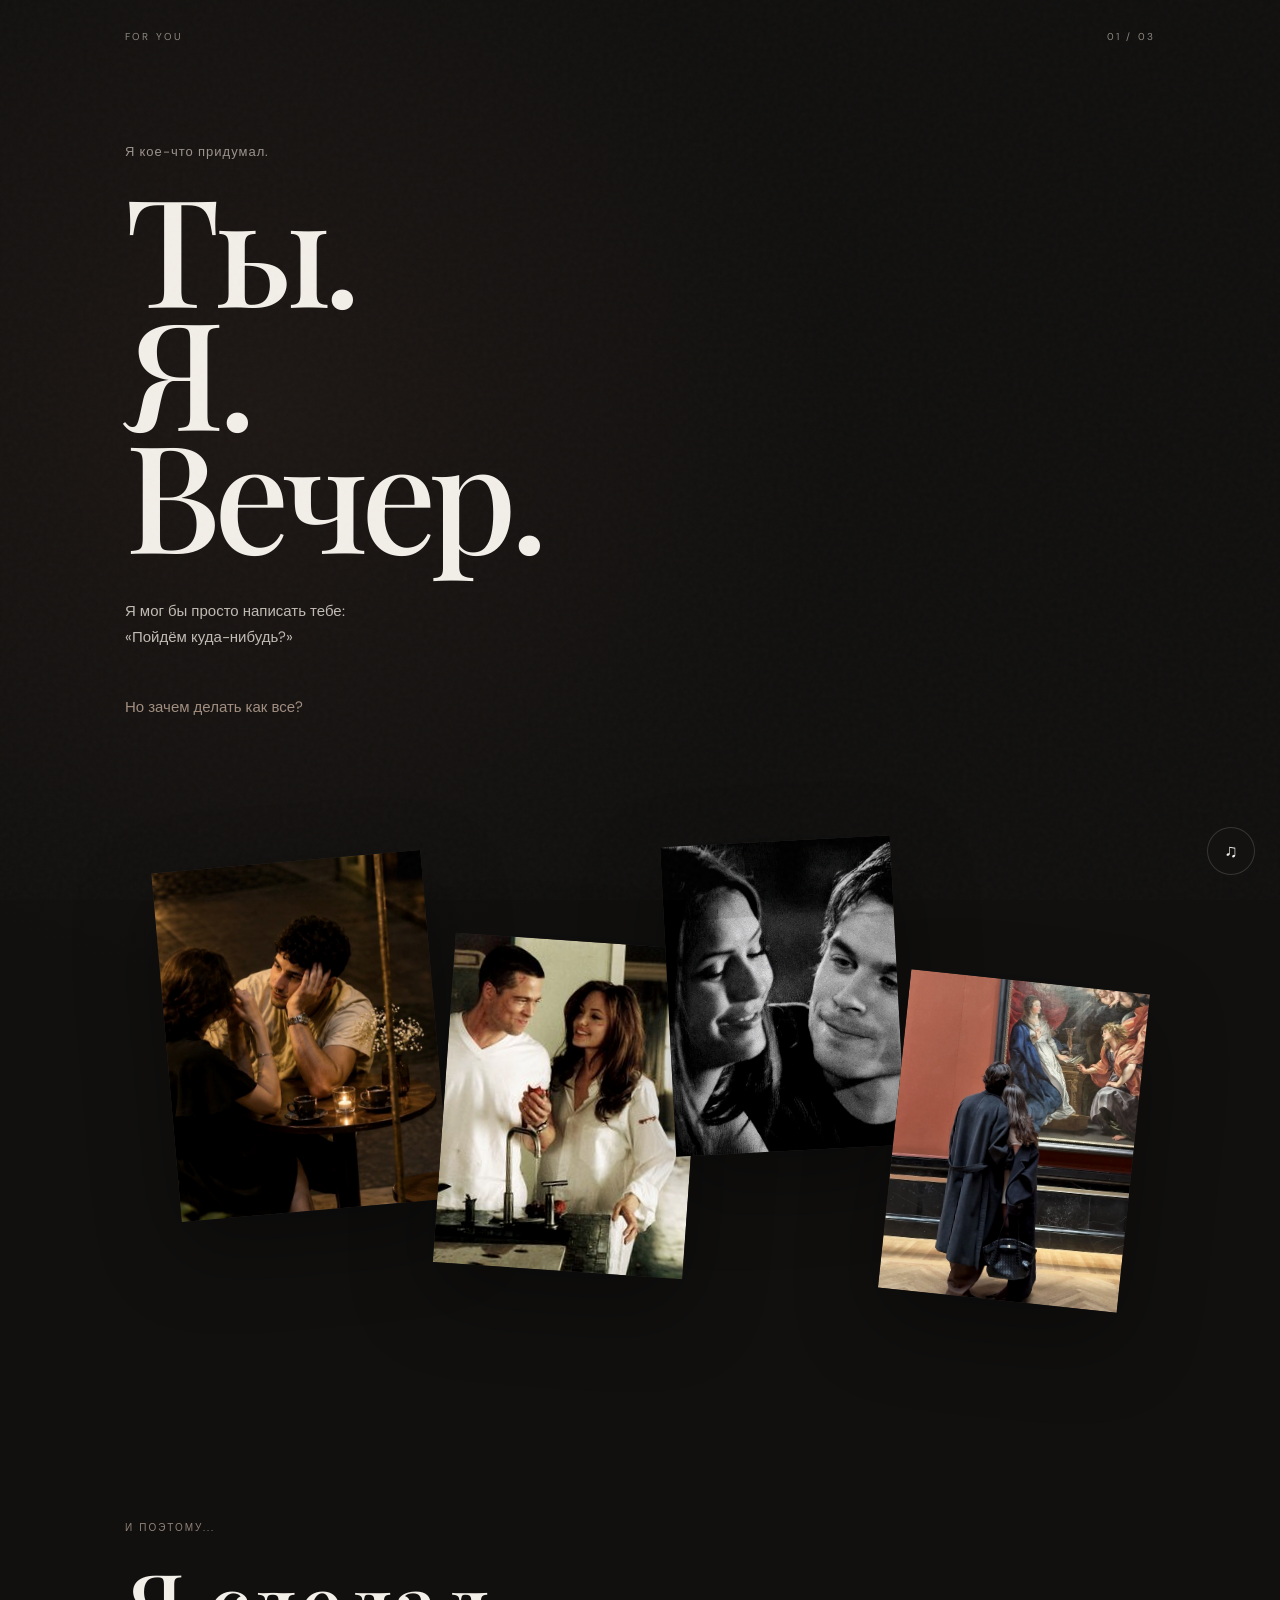
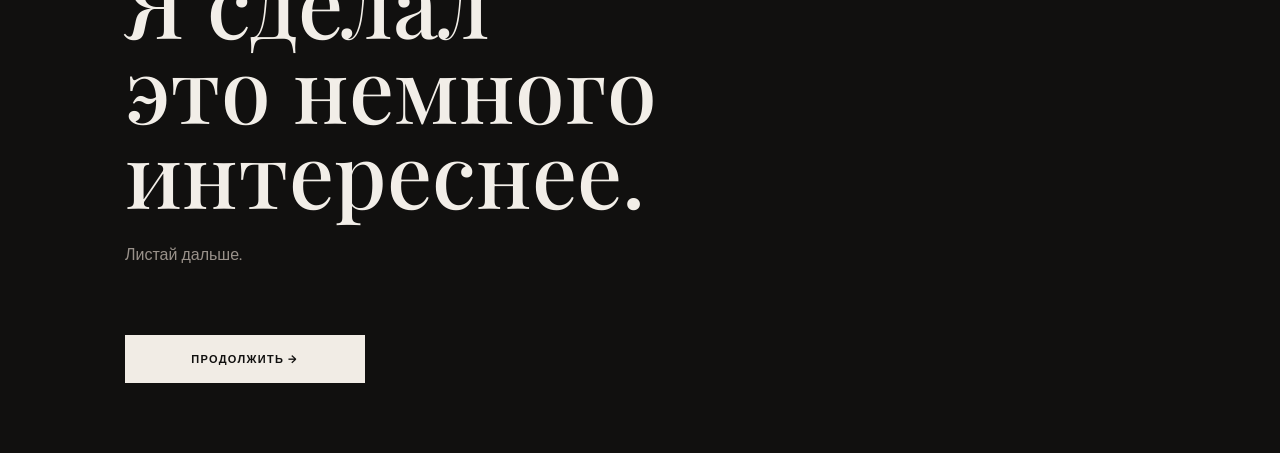
==== index.html @ 4ec2d76c "first commit" ====
<!DOCTYPE html>
<html lang="ru">
<head>
    <meta charset="UTF-8">
    <meta name="viewport" content="width=device-width, initial-scale=1.0">

    <title>Для тебя</title>

    <link rel="stylesheet" href="style.css">
</head>

<body>

<div class="grain"></div>

<button class="music-button" id="musicButton" type="button">
    ♫
</button>

<main class="page first-page">

    <div class="top-line">
        <span>FOR YOU</span>
        <span>01 / 03</span>
    </div>

    <section class="hero">

        <p class="small-text">Я кое-что придумал.</p>

        <h1>
            Ты.<br>
            Я.<br>
            Вечер.
        </h1>

        <p class="description">
            Я мог бы просто написать тебе:<br>
            «Пойдём куда-нибудь?»
        </p>

        <p class="description second">
            Но зачем делать как все?
        </p>

    </section>

    <section class="album">

        <div class="photo photo-one">
            <img src="1.jpg" alt="">
        </div>

        <div class="photo photo-two">
            <img src="2.jpg" alt="">
        </div>

        <div class="photo photo-three">
            <img src="3.jpg" alt="">
        </div>

        <div class="photo photo-four">
            <img src="4.jpg" alt="">
        </div>

    </section>

    <section class="letter">

        <p class="label">И поэтому...</p>

        <h2>
            Я сделал<br>
            это немного<br>
            интереснее.
        </h2>

        <p>
            Листай дальше.
        </p>

    </section>

    <a href="question.html"
       class="main-button"
       id="continueButton">

        Продолжить →

    </a>

</main>

<audio id="music" loop>
    <source src="нужна.mp3" type="audio/mpeg">
</audio>

<script src="script.js"></script>

</body>
</html>
---- style.css ----
@import url('https://fonts.googleapis.com/css2?family=DM+Sans:wght@400;500;600;700&family=Playfair+Display:wght@500;600&display=swap');


* {
    box-sizing: border-box;
    margin: 0;
    padding: 0;
}


html {
    scroll-behavior: smooth;
}


body {
    min-height: 100vh;

    background:
        radial-gradient(
            circle at 20% 20%,
            rgba(100, 65, 55, 0.15),
            transparent 30%
        ),
        #11100f;

    color: #f2eee8;

    font-family: "DM Sans", sans-serif;

    overflow-x: hidden;
}


.grain {
    position: fixed;

    inset: 0;

    pointer-events: none;

    opacity: 0.05;

    z-index: 100;

    background-image:
        url("data:image/svg+xml,%3Csvg viewBox='0 0 200 200' xmlns='http://www.w3.org/2000/svg'%3E%3Cfilter id='noise'%3E%3CfeTurbulence type='fractalNoise' baseFrequency='.9' numOctaves='4' stitchTiles='stitch'/%3E%3C/filter%3E%3Crect width='100%25' height='100%25' filter='url(%23noise)' opacity='.5'/%3E%3C/svg%3E");
}


.page {
    width: min(1100px, 100%);
    min-height: 100vh;

    margin: auto;

    padding: 30px 35px 70px;

    position: relative;
}


.top-line {
    display: flex;

    justify-content: space-between;

    align-items: center;

    color: #8d8881;

    font-size: 10px;

    letter-spacing: 0.22em;

    text-transform: uppercase;
}


.music-button {
    position: fixed;

    right: 25px;
    bottom: 25px;

    width: 48px;
    height: 48px;

    border: 1px solid rgba(255,255,255,0.15);

    border-radius: 50%;

    background: rgba(20,19,18,0.8);

    color: #f4efe9;

    font-size: 18px;

    cursor: pointer;

    z-index: 200;

    backdrop-filter: blur(10px);

    transition: 0.3s;
}


.music-button:hover {
    transform: scale(1.08);

    border-color: #a38b7b;
}


/* HERO */

.hero {
    padding-top: 100px;

    max-width: 750px;
}


.small-text {
    color: #9c938c;

    font-size: 13px;

    letter-spacing: 0.08em;

    margin-bottom: 25px;
}


.hero h1,
.question-content h1,
.date-hero h1 {

    font-family: "Playfair Display", serif;

    font-size: clamp(70px, 12vw, 150px);

    line-height: 0.82;

    font-weight: 500;

    letter-spacing: -0.05em;
}


.description {
    margin-top: 45px;

    color: #c1bbb3;

    line-height: 1.7;

    font-size: 15px;
}


.description.second {
    color: #a18e80;
}


/* ALBUM */

.album {
    position: relative;

    height: 620px;

    margin-top: 100px;
}


.photo {
    position: absolute;

    overflow: hidden;

    background: #24211f;

    box-shadow:
        0 30px 80px rgba(0,0,0,0.35);
}


.photo img {
    width: 100%;
    height: 100%;

    object-fit: cover;

    display: block;

    filter: saturate(0.75) contrast(1.05);

    transition: 0.5s;
}


.photo:hover img {
    transform: scale(1.05);
}


.photo-one {
    width: 270px;
    height: 350px;

    left: 4%;
    top: 40px;

    transform: rotate(-5deg);
}


.photo-two {
    width: 250px;
    height: 330px;

    left: 31%;
    top: 120px;

    transform: rotate(4deg);
}


.photo-three {
    width: 230px;
    height: 310px;

    right: 25%;
    top: 20px;

    transform: rotate(-3deg);
}


.photo-four {
    width: 240px;
    height: 320px;

    right: 2%;
    top: 160px;

    transform: rotate(6deg);
}


/* LETTER */

.letter {
    margin-top: 80px;

    max-width: 650px;
}


.label {
    color: #8f8178;

    text-transform: uppercase;

    letter-spacing: 0.2em;

    font-size: 10px;

    margin-bottom: 25px;
}


.letter h2 {
    font-family: "Playfair Display", serif;

    font-size: clamp(50px, 7vw, 90px);

    line-height: 0.95;

    font-weight: 500;
}


.letter p:last-child {
    margin-top: 30px;

    color: #99918a;
}


/* BUTTON */

.main-button {
    display: inline-flex;

    align-items: center;

    justify-content: center;

    margin-top: 70px;

    min-width: 240px;

    padding: 17px 28px;

    background: #f1ece5;

    color: #11100f;

    text-decoration: none;

    text-transform: uppercase;

    letter-spacing: 0.12em;

    font-size: 11px;

    font-weight: 700;

    transition: 0.3s;
}


.main-button:hover {
    background: #b9a69a;

    transform: translateY(-3px);
}


/* QUESTION */

.question-page {
    display: flex;

    flex-direction: column;
}


.question-content {
    margin: auto 0;

    padding-top: 100px;
}


.question-content h1 {
    font-size: clamp(60px, 10vw, 130px);
}


.question-description {
    margin-top: 45px;

    color: #aaa29b;

    line-height: 1.7;
}


/* ANSWERS */

.answers-area {
    position: relative;

    width: min(600px, 100%);

    height: 180px;

    margin-top: 30px;
}


.answer-button {
    font-family: "DM Sans", sans-serif;

    font-size: 12px;

    font-weight: 700;

    text-transform: uppercase;

    letter-spacing: 0.1em;

    cursor: pointer;
}


.yes-button {
    position: absolute;

    left: 0;
    top: 30px;

    display: flex;

    align-items: center;

    justify-content: center;

    width: 230px;
    height: 55px;

    background: #f1ece5;

    color: #11100f;

    text-decoration: none;

    z-index: 20;

    transition: 0.3s;
}


.yes-button:hover {
    transform: translateY(-3px);

    background: #b9a69a;
}


.no-button {
    position: absolute;

    left: 270px;
    top: 30px;

    width: 130px;
    height: 55px;

    background: transparent;

    color: #f1ece5;

    border: 1px solid rgba(255,255,255,0.2);

    z-index: 10;

    transition: 0.15s;
}


.no-message {
    color: #8e8179;

    font-size: 11px;

    letter-spacing: 0.08em;

    min-height: 20px;

    pointer-events: none;
}


/* DATE */

.date-page {
    display: flex;

    flex-direction: column;
}


.date-hero {
    margin-top: 110px;
}


.date-hero h1 {
    font-size: clamp(70px, 12vw, 150px);
}


.date-description {
    margin-top: 45px;

    color: #aaa29b;

    line-height: 1.7;
}


.date-info {
    display: grid;

    grid-template-columns:
        repeat(3, 1fr);

    gap: 15px;

    margin-top: 100px;
}


.info-card {
    min-height: 150px;

    padding: 25px;

    border: 1px solid rgba(255,255,255,0.1);

    display: flex;

    flex-direction: column;

    justify-content: space-between;

    background: rgba(255,255,255,0.02);
}


.info-card span {
    font-size: 9px;

    letter-spacing: 0.2em;

    color: #7f7973;
}


.info-card strong {
    font-family: "Playfair Display", serif;

    font-size: 24px;

    font-weight: 500;
}


/* TIMER */

.countdown-section {
    margin-top: 100px;
}


.countdown-section > p {
    color: #817b75;

    font-size: 11px;

    text-transform: uppercase;

    letter-spacing: 0.15em;

    margin-bottom: 30px;
}


.countdown {
    display: flex;

    gap: 35px;
}


.countdown div {
    display: flex;

    flex-direction: column;
}


.countdown strong {
    font-family: "Playfair Display", serif;

    font-size: clamp(40px, 6vw, 70px);

    font-weight: 500;

    line-height: 1;
}


.countdown span {
    margin-top: 10px;

    font-size: 9px;

    text-transform: uppercase;

    color: #77716c;

    letter-spacing: 0.15em;
}


.map-button {
    width: fit-content;
}


.final-text {
    margin-top: 100px;

    padding-top: 30px;

    border-top: 1px solid rgba(255,255,255,0.1);

    color: #aaa29b;

    line-height: 1.8;

    font-family: "Playfair Display", serif;

    font-size: 24px;
}


/* MOBILE */

@media (max-width: 700px) {

    .page {
        padding: 25px 20px 60px;
    }


    .hero {
        padding-top: 80px;
    }


    .hero h1,
    .question-content h1,
    .date-hero h1 {
        font-size: 70px;
    }


    .album {
        height: 500px;
    }


    .photo-one {
        width: 170px;
        height: 230px;
    }


    .photo-two {
        width: 150px;
        height: 210px;

        left: 30%;
    }


    .photo-three {
        width: 150px;
        height: 210px;

        right: 10%;
    }


    .photo-four {
        width: 160px;
        height: 220px;

        right: 0;

        top: 250px;
    }


    .date-info {
        grid-template-columns: 1fr;
    }


    .countdown {
        gap: 15px;
    }


    .countdown strong {
        font-size: 35px;
    }


    .answers-area {
        height: 220px;
    }


    .yes-button {
        width: 210px;
    }


    .no-button {
        left: 30px;
        top: 110px;
    }

}
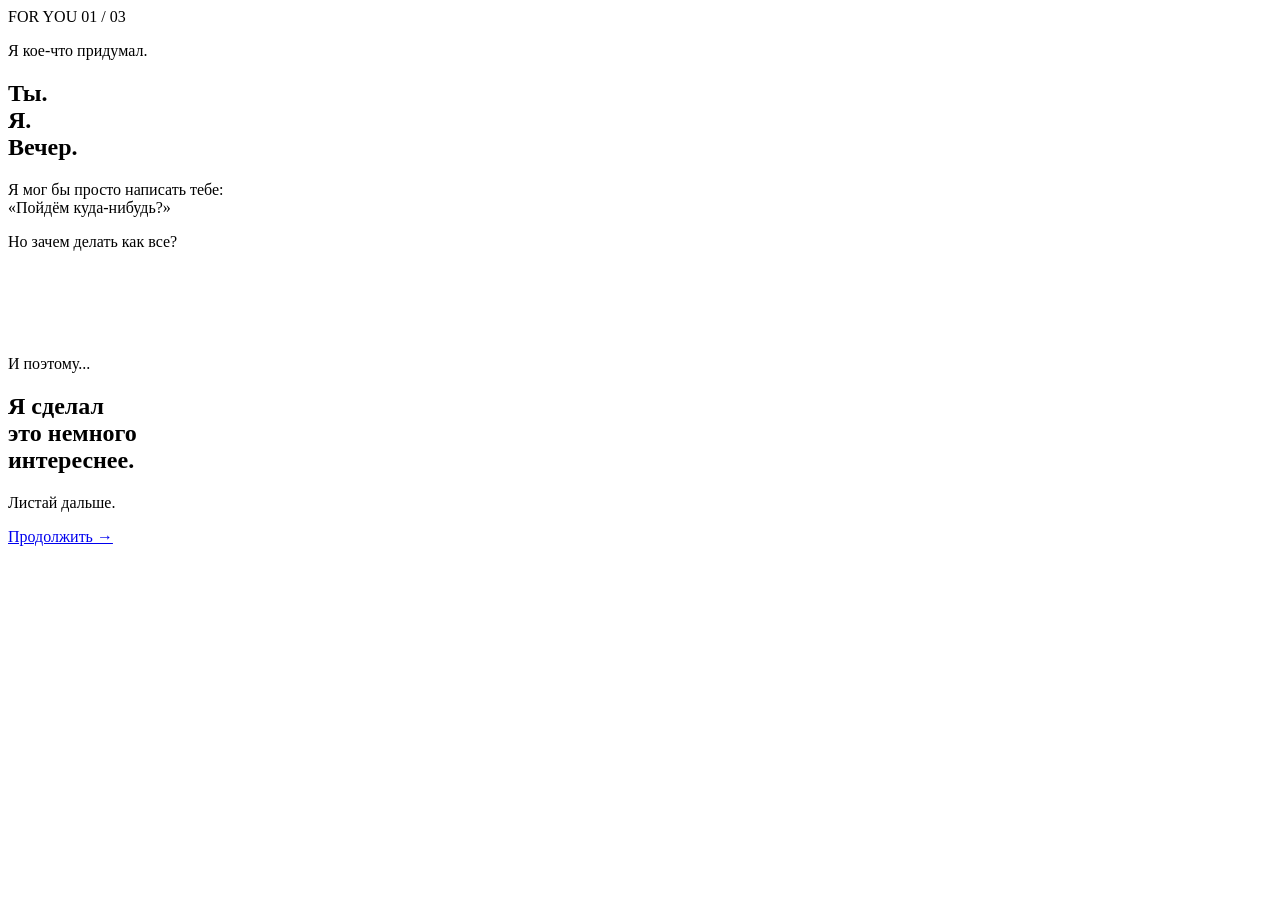
==== commit 3364245a: "c" ====
--- a/index.html
+++ b/index.html
@@ -9,13 +9,9 @@
     <link rel="stylesheet" href="style.css">
 </head>
 
-<body>
+<body class="dark-page">
 
 <div class="grain"></div>
-
-<button class="music-button" id="musicButton" type="button">
-    ♫
-</button>
 
 <main class="page first-page">
 
@@ -45,25 +41,27 @@
 
     </section>
 
+
     <section class="album">
 
         <div class="photo photo-one">
-            <img src="1.jpg" alt="">
+            <img src="photo1.jpg" alt="">
         </div>
 
         <div class="photo photo-two">
-            <img src="2.jpg" alt="">
+            <img src="photo2.jpg" alt="">
         </div>
 
         <div class="photo photo-three">
-            <img src="3.jpg" alt="">
+            <img src="photo3.jpg" alt="">
         </div>
 
         <div class="photo photo-four">
-            <img src="4.jpg" alt="">
+            <img src="photo4.jpg" alt="">
         </div>
 
     </section>
+
 
     <section class="letter">
 
@@ -81,21 +79,12 @@
 
     </section>
 
-    <a href="question.html"
-       class="main-button"
-       id="continueButton">
 
+    <a href="question.html" class="main-button">
         Продолжить →
-
     </a>
 
 </main>
 
-<audio id="music" loop>
-    <source src="нужна.mp3" type="audio/mpeg">
-</audio>
-
-<script src="script.js"></script>
-
 </body>
 </html>
--- a/style.css
+++ b/style.css
@@ -1,339 +1,50 @@
-@import url('https://fonts.googleapis.com/css2?family=DM+Sans:wght@400;500;600;700&family=Playfair+Display:wght@500;600&display=swap');
+/* =========================
+   LIGHT QUESTION PAGE
+========================= */
 
+.light-page {
+    background: #f1eee8;
 
-* {
-    box-sizing: border-box;
-    margin: 0;
-    padding: 0;
+    color: #171514;
+
+    overflow: hidden;
 }
 
 
-html {
-    scroll-behavior: smooth;
+.light-page .page {
+    position: relative;
+
+    z-index: 2;
 }
 
 
-body {
-    min-height: 100vh;
-
-    background:
-        radial-gradient(
-            circle at 20% 20%,
-            rgba(100, 65, 55, 0.15),
-            transparent 30%
-        ),
-        #11100f;
-
-    color: #f2eee8;
-
-    font-family: "DM Sans", sans-serif;
-
-    overflow-x: hidden;
+.light-page .top-line {
+    color: #77716b;
 }
 
 
-.grain {
+.light-decoration {
     position: fixed;
 
-    inset: 0;
+    width: 520px;
+    height: 520px;
 
-    pointer-events: none;
+    right: -180px;
+    top: 18%;
 
-    opacity: 0.05;
+    border-radius: 50%;
 
-    z-index: 100;
+    background: #8b1e2d;
 
-    background-image:
-        url("data:image/svg+xml,%3Csvg viewBox='0 0 200 200' xmlns='http://www.w3.org/2000/svg'%3E%3Cfilter id='noise'%3E%3CfeTurbulence type='fractalNoise' baseFrequency='.9' numOctaves='4' stitchTiles='stitch'/%3E%3C/filter%3E%3Crect width='100%25' height='100%25' filter='url(%23noise)' opacity='.5'/%3E%3C/svg%3E");
+    opacity: 0.08;
+
+    filter: blur(1px);
 }
 
 
-.page {
-    width: min(1100px, 100%);
+.question-page {
     min-height: 100vh;
 
-    margin: auto;
-
-    padding: 30px 35px 70px;
-
-    position: relative;
-}
-
-
-.top-line {
-    display: flex;
-
-    justify-content: space-between;
-
-    align-items: center;
-
-    color: #8d8881;
-
-    font-size: 10px;
-
-    letter-spacing: 0.22em;
-
-    text-transform: uppercase;
-}
-
-
-.music-button {
-    position: fixed;
-
-    right: 25px;
-    bottom: 25px;
-
-    width: 48px;
-    height: 48px;
-
-    border: 1px solid rgba(255,255,255,0.15);
-
-    border-radius: 50%;
-
-    background: rgba(20,19,18,0.8);
-
-    color: #f4efe9;
-
-    font-size: 18px;
-
-    cursor: pointer;
-
-    z-index: 200;
-
-    backdrop-filter: blur(10px);
-
-    transition: 0.3s;
-}
-
-
-.music-button:hover {
-    transform: scale(1.08);
-
-    border-color: #a38b7b;
-}
-
-
-/* HERO */
-
-.hero {
-    padding-top: 100px;
-
-    max-width: 750px;
-}
-
-
-.small-text {
-    color: #9c938c;
-
-    font-size: 13px;
-
-    letter-spacing: 0.08em;
-
-    margin-bottom: 25px;
-}
-
-
-.hero h1,
-.question-content h1,
-.date-hero h1 {
-
-    font-family: "Playfair Display", serif;
-
-    font-size: clamp(70px, 12vw, 150px);
-
-    line-height: 0.82;
-
-    font-weight: 500;
-
-    letter-spacing: -0.05em;
-}
-
-
-.description {
-    margin-top: 45px;
-
-    color: #c1bbb3;
-
-    line-height: 1.7;
-
-    font-size: 15px;
-}
-
-
-.description.second {
-    color: #a18e80;
-}
-
-
-/* ALBUM */
-
-.album {
-    position: relative;
-
-    height: 620px;
-
-    margin-top: 100px;
-}
-
-
-.photo {
-    position: absolute;
-
-    overflow: hidden;
-
-    background: #24211f;
-
-    box-shadow:
-        0 30px 80px rgba(0,0,0,0.35);
-}
-
-
-.photo img {
-    width: 100%;
-    height: 100%;
-
-    object-fit: cover;
-
-    display: block;
-
-    filter: saturate(0.75) contrast(1.05);
-
-    transition: 0.5s;
-}
-
-
-.photo:hover img {
-    transform: scale(1.05);
-}
-
-
-.photo-one {
-    width: 270px;
-    height: 350px;
-
-    left: 4%;
-    top: 40px;
-
-    transform: rotate(-5deg);
-}
-
-
-.photo-two {
-    width: 250px;
-    height: 330px;
-
-    left: 31%;
-    top: 120px;
-
-    transform: rotate(4deg);
-}
-
-
-.photo-three {
-    width: 230px;
-    height: 310px;
-
-    right: 25%;
-    top: 20px;
-
-    transform: rotate(-3deg);
-}
-
-
-.photo-four {
-    width: 240px;
-    height: 320px;
-
-    right: 2%;
-    top: 160px;
-
-    transform: rotate(6deg);
-}
-
-
-/* LETTER */
-
-.letter {
-    margin-top: 80px;
-
-    max-width: 650px;
-}
-
-
-.label {
-    color: #8f8178;
-
-    text-transform: uppercase;
-
-    letter-spacing: 0.2em;
-
-    font-size: 10px;
-
-    margin-bottom: 25px;
-}
-
-
-.letter h2 {
-    font-family: "Playfair Display", serif;
-
-    font-size: clamp(50px, 7vw, 90px);
-
-    line-height: 0.95;
-
-    font-weight: 500;
-}
-
-
-.letter p:last-child {
-    margin-top: 30px;
-
-    color: #99918a;
-}
-
-
-/* BUTTON */
-
-.main-button {
-    display: inline-flex;
-
-    align-items: center;
-
-    justify-content: center;
-
-    margin-top: 70px;
-
-    min-width: 240px;
-
-    padding: 17px 28px;
-
-    background: #f1ece5;
-
-    color: #11100f;
-
-    text-decoration: none;
-
-    text-transform: uppercase;
-
-    letter-spacing: 0.12em;
-
-    font-size: 11px;
-
-    font-weight: 700;
-
-    transition: 0.3s;
-}
-
-
-.main-button:hover {
-    background: #b9a69a;
-
-    transform: translateY(-3px);
-}
-
-
-/* QUESTION */
-
-.question-page {
     display: flex;
 
     flex-direction: column;
@@ -341,274 +52,110 @@
 
 
 .question-content {
+    position: relative;
+
     margin: auto 0;
 
-    padding-top: 100px;
+    padding-top: 80px;
 }
 
 
-.question-content h1 {
-    font-size: clamp(60px, 10vw, 130px);
+.question-number {
+    position: absolute;
+
+    right: 0;
+    top: 70px;
+
+    font-family: "Playfair Display", serif;
+
+    font-size: 180px;
+
+    line-height: 1;
+
+    color: rgba(139, 30, 45, 0.08);
+
+    z-index: -1;
 }
 
 
-.question-description {
+.light-page .small-text {
+    color: #8b1e2d;
+}
+
+
+.light-page .question-content h1 {
+    color: #171514;
+
+    font-size: clamp(65px, 11vw, 135px);
+
+    line-height: 0.84;
+}
+
+
+.light-page .question-content h1 span {
+    color: #8b1e2d;
+}
+
+
+.red-line {
+    width: 80px;
+
+    height: 2px;
+
+    background: #8b1e2d;
+
     margin-top: 45px;
+}
 
-    color: #aaa29b;
+
+.light-page .question-description {
+    color: #68635e;
+
+    margin-top: 25px;
 
     line-height: 1.7;
 }
 
 
-/* ANSWERS */
-
-.answers-area {
-    position: relative;
-
-    width: min(600px, 100%);
-
-    height: 180px;
-
-    margin-top: 30px;
+.light-page .answers-area {
+    margin-top: 10px;
 }
 
 
-.answer-button {
-    font-family: "DM Sans", sans-serif;
+.light-page .yes-button {
+    background: #8b1e2d;
 
-    font-size: 12px;
+    color: #fffaf6;
 
-    font-weight: 700;
-
-    text-transform: uppercase;
-
-    letter-spacing: 0.1em;
-
-    cursor: pointer;
+    border: none;
 }
 
 
-.yes-button {
-    position: absolute;
+.light-page .yes-button:hover {
+    background: #6e1724;
 
-    left: 0;
-    top: 30px;
-
-    display: flex;
-
-    align-items: center;
-
-    justify-content: center;
-
-    width: 230px;
-    height: 55px;
-
-    background: #f1ece5;
-
-    color: #11100f;
-
-    text-decoration: none;
-
-    z-index: 20;
-
-    transition: 0.3s;
+    transform: translateY(-4px);
 }
 
 
-.yes-button:hover {
-    transform: translateY(-3px);
+.light-page .no-button {
+    color: #171514;
 
-    background: #b9a69a;
+    border-color: rgba(23, 21, 20, 0.25);
+
+    background: transparent;
 }
 
 
-.no-button {
-    position: absolute;
-
-    left: 270px;
-    top: 30px;
-
-    width: 130px;
-    height: 55px;
-
-    background: transparent;
-
-    color: #f1ece5;
-
-    border: 1px solid rgba(255,255,255,0.2);
-
-    z-index: 10;
-
-    transition: 0.15s;
+.light-page .no-button:hover {
+    border-color: #8b1e2d;
 }
 
 
-.no-message {
-    color: #8e8179;
+.light-page .no-message {
+    color: #8b1e2d;
 
-    font-size: 11px;
-
-    letter-spacing: 0.08em;
-
-    min-height: 20px;
-
-    pointer-events: none;
-}
-
-
-/* DATE */
-
-.date-page {
-    display: flex;
-
-    flex-direction: column;
-}
-
-
-.date-hero {
-    margin-top: 110px;
-}
-
-
-.date-hero h1 {
-    font-size: clamp(70px, 12vw, 150px);
-}
-
-
-.date-description {
-    margin-top: 45px;
-
-    color: #aaa29b;
-
-    line-height: 1.7;
-}
-
-
-.date-info {
-    display: grid;
-
-    grid-template-columns:
-        repeat(3, 1fr);
-
-    gap: 15px;
-
-    margin-top: 100px;
-}
-
-
-.info-card {
-    min-height: 150px;
-
-    padding: 25px;
-
-    border: 1px solid rgba(255,255,255,0.1);
-
-    display: flex;
-
-    flex-direction: column;
-
-    justify-content: space-between;
-
-    background: rgba(255,255,255,0.02);
-}
-
-
-.info-card span {
-    font-size: 9px;
-
-    letter-spacing: 0.2em;
-
-    color: #7f7973;
-}
-
-
-.info-card strong {
-    font-family: "Playfair Display", serif;
-
-    font-size: 24px;
-
-    font-weight: 500;
-}
-
-
-/* TIMER */
-
-.countdown-section {
-    margin-top: 100px;
-}
-
-
-.countdown-section > p {
-    color: #817b75;
-
-    font-size: 11px;
-
-    text-transform: uppercase;
-
-    letter-spacing: 0.15em;
-
-    margin-bottom: 30px;
-}
-
-
-.countdown {
-    display: flex;
-
-    gap: 35px;
-}
-
-
-.countdown div {
-    display: flex;
-
-    flex-direction: column;
-}
-
-
-.countdown strong {
-    font-family: "Playfair Display", serif;
-
-    font-size: clamp(40px, 6vw, 70px);
-
-    font-weight: 500;
-
-    line-height: 1;
-}
-
-
-.countdown span {
-    margin-top: 10px;
-
-    font-size: 9px;
-
-    text-transform: uppercase;
-
-    color: #77716c;
-
-    letter-spacing: 0.15em;
-}
-
-
-.map-button {
-    width: fit-content;
-}
-
-
-.final-text {
-    margin-top: 100px;
-
-    padding-top: 30px;
-
-    border-top: 1px solid rgba(255,255,255,0.1);
-
-    color: #aaa29b;
-
-    line-height: 1.8;
-
-    font-family: "Playfair Display", serif;
-
-    font-size: 24px;
+    min-height: 25px;
 }
 
 
@@ -616,88 +163,21 @@
 
 @media (max-width: 700px) {
 
-    .page {
-        padding: 25px 20px 60px;
+    .question-number {
+        font-size: 120px;
+
+        top: 50px;
+        right: -10px;
     }
 
 
-    .hero {
-        padding-top: 80px;
+    .light-page .question-content h1 {
+        font-size: 65px;
     }
 
 
-    .hero h1,
-    .question-content h1,
-    .date-hero h1 {
-        font-size: 70px;
-    }
-
-
-    .album {
-        height: 500px;
-    }
-
-
-    .photo-one {
-        width: 170px;
+    .light-page .answers-area {
         height: 230px;
     }
 
-
-    .photo-two {
-        width: 150px;
-        height: 210px;
-
-        left: 30%;
-    }
-
-
-    .photo-three {
-        width: 150px;
-        height: 210px;
-
-        right: 10%;
-    }
-
-
-    .photo-four {
-        width: 160px;
-        height: 220px;
-
-        right: 0;
-
-        top: 250px;
-    }
-
-
-    .date-info {
-        grid-template-columns: 1fr;
-    }
-
-
-    .countdown {
-        gap: 15px;
-    }
-
-
-    .countdown strong {
-        font-size: 35px;
-    }
-
-
-    .answers-area {
-        height: 220px;
-    }
-
-
-    .yes-button {
-        width: 210px;
-    }
-
-
-    .no-button {
-        left: 30px;
-        top: 110px;
-    }
-
 }
